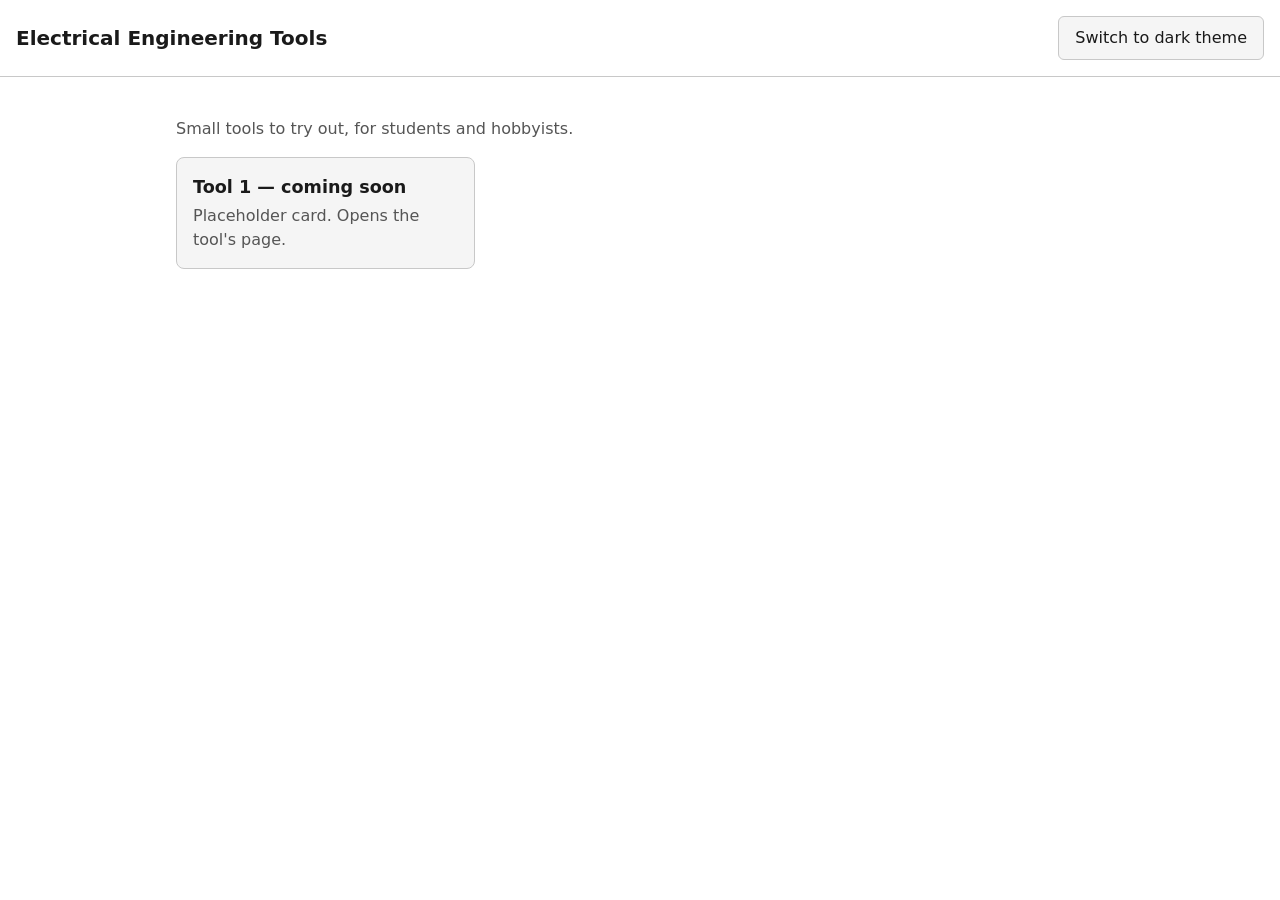
==== index.html @ 6bdd8821 "Build portal homepage with placeholder tool card Co-Authored-By: Claude Sonnet 5.5 <noreply@anthropi" ====
<!DOCTYPE html>
<html lang="en" data-theme="light">
<head>
  <meta charset="utf-8">
  <meta name="viewport" content="width=device-width, initial-scale=1">
  <title>Electrical Engineering Tools</title>
  <link rel="stylesheet" href="css/styles.css">
  <script src="js/theme.js"></script>
</head>
<body>
  <header class="site-header">
    <h1 class="site-title">Electrical Engineering Tools</h1>
    <button id="theme-toggle" class="theme-toggle" type="button">Switch to dark theme</button>
  </header>

  <main>
    <p class="muted">Small tools to try out, for students and hobbyists.</p>

    <ul class="tool-grid">
      <li>
        <a class="tool-card" href="tools/tool-1.html">
          <h2>Tool 1 — coming soon</h2>
          <p>Placeholder card. Opens the tool's page.</p>
        </a>
      </li>
    </ul>
  </main>
</body>
</html>
---- css/styles.css ----
:root {
  --bg: #ffffff;
  --text: #1a1a1a;
  --muted: #555555;
  --border: #c8c8c8;
  --card-bg: #f5f5f5;
  --link: #0b4fb3;
}

:root[data-theme="dark"] {
  --bg: #121212;
  --text: #f0f0f0;
  --muted: #b5b5b5;
  --border: #444444;
  --card-bg: #1e1e1e;
  --link: #8ab4f8;
}

* {
  box-sizing: border-box;
}

body {
  margin: 0;
  background: var(--bg);
  color: var(--text);
  font-family: system-ui, sans-serif;
  line-height: 1.5;
}

a {
  color: var(--link);
}

a:focus-visible,
button:focus-visible {
  outline: 3px solid var(--link);
  outline-offset: 2px;
}

.site-header {
  display: flex;
  align-items: center;
  justify-content: space-between;
  gap: 1rem;
  padding: 1rem;
  border-bottom: 1px solid var(--border);
}

.site-title {
  margin: 0;
  font-size: 1.25rem;
}

.theme-toggle {
  min-height: 44px;
  padding: 0.5rem 1rem;
  border: 1px solid var(--border);
  border-radius: 6px;
  background: var(--card-bg);
  color: var(--text);
  font: inherit;
  cursor: pointer;
}

main {
  max-width: 60rem;
  margin: 0 auto;
  padding: 1.5rem 1rem;
}

.muted {
  color: var(--muted);
}

.tool-grid {
  display: grid;
  gap: 1rem;
  grid-template-columns: 1fr;
  padding: 0;
  list-style: none;
}

.tool-card {
  display: block;
  height: 100%;
  padding: 1rem;
  border: 1px solid var(--border);
  border-radius: 8px;
  background: var(--card-bg);
  color: var(--text);
  text-decoration: none;
}

.tool-card:hover {
  border-color: var(--link);
}

.tool-card h2 {
  margin: 0 0 0.25rem;
  font-size: 1.1rem;
}

.tool-card p {
  margin: 0;
  color: var(--muted);
}

@media (min-width: 600px) {
  .tool-grid {
    grid-template-columns: repeat(2, 1fr);
  }
}

@media (min-width: 900px) {
  .tool-grid {
    grid-template-columns: repeat(3, 1fr);
  }
}
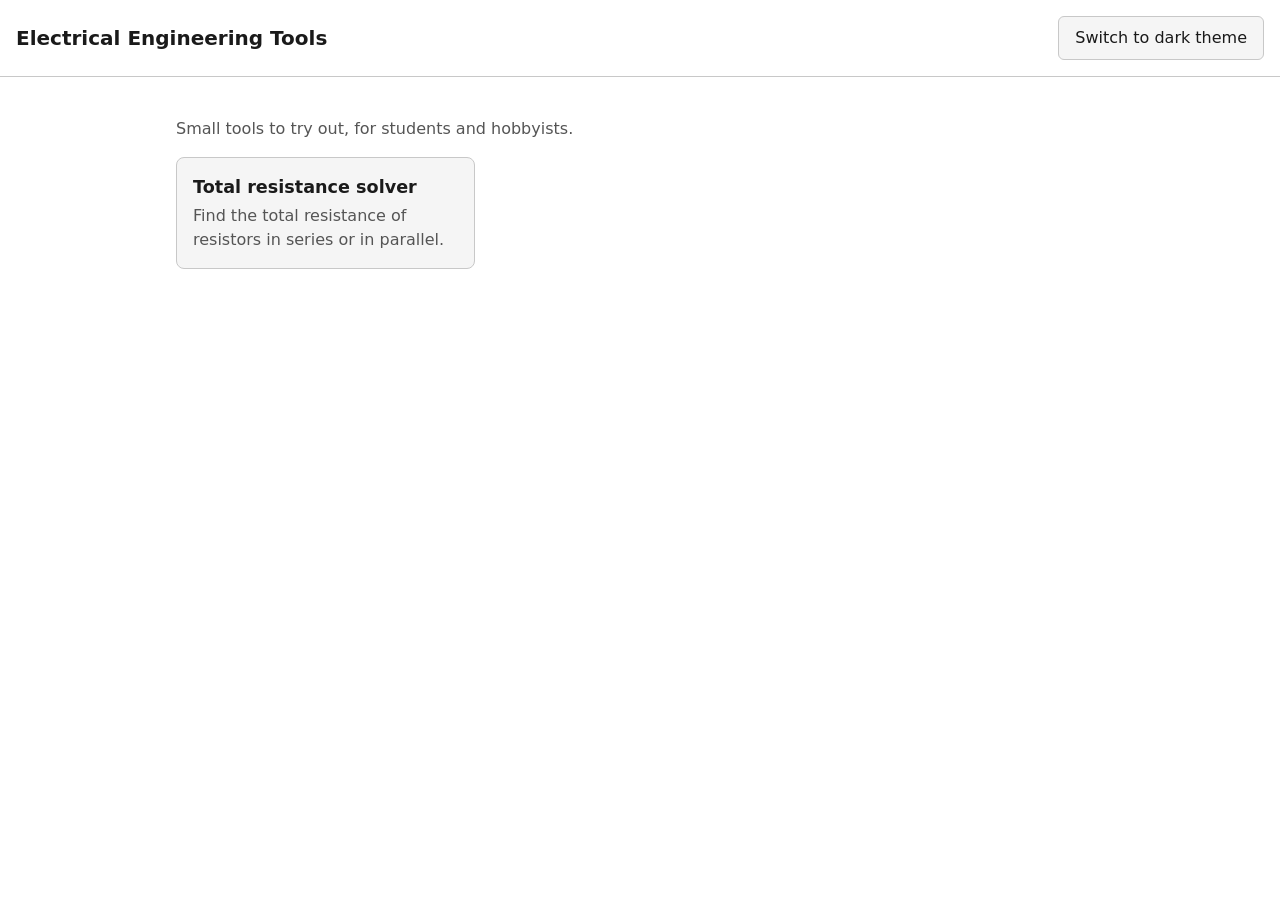
==== commit e2b23db8: "Replace placeholder with total resistance solver Co-Authored-By: Claude Sonnet 5.5 <noreply@anthropi" ====
--- a/index.html
+++ b/index.html
@@ -18,9 +18,9 @@
 
     <ul class="tool-grid">
       <li>
-        <a class="tool-card" href="tools/tool-1.html">
-          <h2>Tool 1 — coming soon</h2>
-          <p>Placeholder card. Opens the tool's page.</p>
+        <a class="tool-card" href="tools/total-resistance.html">
+          <h2>Total resistance solver</h2>
+          <p>Find the total resistance of resistors in series or in parallel.</p>
         </a>
       </li>
     </ul>
--- a/css/styles.css
+++ b/css/styles.css
@@ -117,3 +117,72 @@
     grid-template-columns: repeat(3, 1fr);
   }
 }
+
+.field-group {
+  margin: 0 0 1.5rem;
+  padding: 1rem;
+  border: 1px solid var(--border);
+  border-radius: 8px;
+}
+
+.field-group label {
+  margin-right: 1rem;
+}
+
+.row {
+  display: flex;
+  flex-wrap: wrap;
+  align-items: center;
+  gap: 0.5rem;
+  margin-bottom: 0.75rem;
+}
+
+.row label {
+  flex: 0 0 100%;
+  margin: 0;
+}
+
+.row input[type="number"] {
+  flex: 1 1 8rem;
+  min-width: 0;
+}
+
+input[type="number"],
+select {
+  min-height: 44px;
+  padding: 0.5rem;
+  border: 1px solid var(--border);
+  border-radius: 6px;
+  background: var(--bg);
+  color: var(--text);
+  font: inherit;
+}
+
+.button {
+  min-height: 44px;
+  padding: 0.5rem 1rem;
+  border: 1px solid var(--border);
+  border-radius: 6px;
+  background: var(--card-bg);
+  color: var(--text);
+  font: inherit;
+  cursor: pointer;
+}
+
+.result {
+  padding: 1rem;
+  border: 1px solid var(--border);
+  border-radius: 8px;
+  background: var(--card-bg);
+}
+
+.result h2 {
+  margin: 0 0 0.25rem;
+  font-size: 1.1rem;
+}
+
+.result-value {
+  margin: 0;
+  font-size: 1.5rem;
+  font-weight: bold;
+}
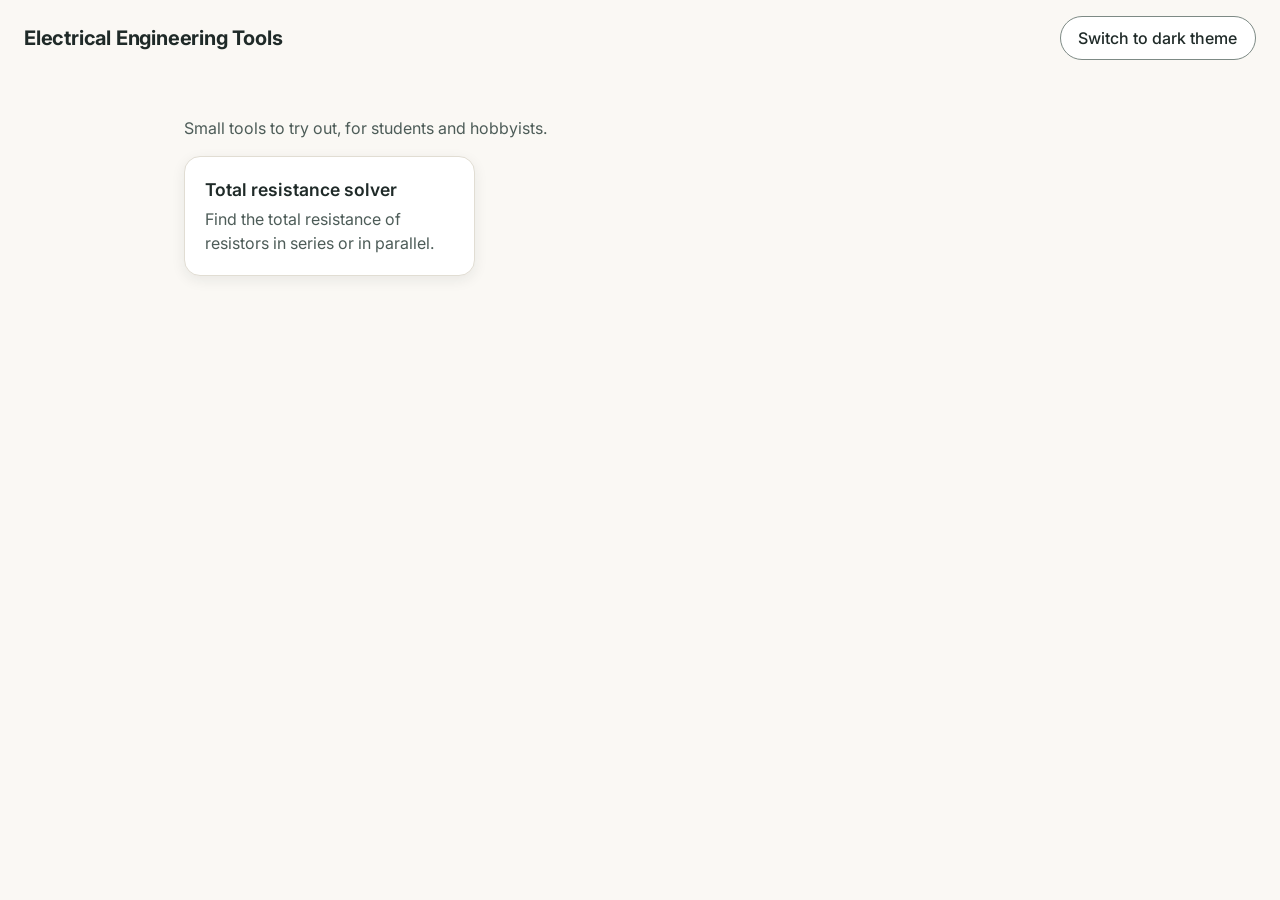
==== commit 8f9c6c84: "Apply Clean Lab design to the portal Co-Authored-By: Claude Sonnet 5.5 <noreply@anthropic.com> Claud" ====
--- a/index.html
+++ b/index.html
@@ -4,6 +4,7 @@
   <meta charset="utf-8">
   <meta name="viewport" content="width=device-width, initial-scale=1">
   <title>Electrical Engineering Tools</title>
+  <link rel="stylesheet" href="https://fonts.googleapis.com/css2?family=Inter:wght@400;500;600;700&display=swap">
   <link rel="stylesheet" href="css/styles.css">
   <script src="js/theme.js"></script>
 </head>
--- a/css/styles.css
+++ b/css/styles.css
@@ -1,19 +1,24 @@
+/* Clean Lab design: warm off-white, soft rounded cards, Inter. */
 :root {
-  --bg: #ffffff;
-  --text: #1a1a1a;
-  --muted: #555555;
-  --border: #c8c8c8;
-  --card-bg: #f5f5f5;
-  --link: #0b4fb3;
+  --bg: #faf8f4;
+  --surface: #ffffff;
+  --text: #1f2a28;
+  --muted: #4d5c58;
+  --accent: #0f766e;
+  --line: #e1ddd3;
+  --control-border: #7d8a85;
+  --shadow: 0 4px 14px rgba(31, 42, 40, 0.08);
 }
 
 :root[data-theme="dark"] {
-  --bg: #121212;
-  --text: #f0f0f0;
-  --muted: #b5b5b5;
-  --border: #444444;
-  --card-bg: #1e1e1e;
-  --link: #8ab4f8;
+  --bg: #101816;
+  --surface: #18231f;
+  --text: #eef4f1;
+  --muted: #a9bdb6;
+  --accent: #5eead4;
+  --line: #2b3b36;
+  --control-border: #6b7f77;
+  --shadow: 0 4px 14px rgba(0, 0, 0, 0.35);
 }
 
 * {
@@ -24,17 +29,19 @@
   margin: 0;
   background: var(--bg);
   color: var(--text);
-  font-family: system-ui, sans-serif;
+  font-family: Inter, system-ui, sans-serif;
   line-height: 1.5;
 }
 
 a {
-  color: var(--link);
+  color: var(--accent);
 }
 
 a:focus-visible,
-button:focus-visible {
-  outline: 3px solid var(--link);
+button:focus-visible,
+input:focus-visible,
+select:focus-visible {
+  outline: 3px solid var(--accent);
   outline-offset: 2px;
 }
 
@@ -42,31 +49,34 @@
   display: flex;
   align-items: center;
   justify-content: space-between;
+  flex-wrap: wrap;
   gap: 1rem;
-  padding: 1rem;
-  border-bottom: 1px solid var(--border);
+  padding: 1rem 1.5rem;
 }
 
 .site-title {
   margin: 0;
   font-size: 1.25rem;
+  font-weight: 700;
+  letter-spacing: -0.01em;
 }
 
 .theme-toggle {
   min-height: 44px;
-  padding: 0.5rem 1rem;
-  border: 1px solid var(--border);
-  border-radius: 6px;
-  background: var(--card-bg);
+  padding: 0.5rem 1.1rem;
+  border: 1px solid var(--control-border);
+  border-radius: 999px;
+  background: var(--surface);
   color: var(--text);
   font: inherit;
+  font-weight: 500;
   cursor: pointer;
 }
 
 main {
   max-width: 60rem;
   margin: 0 auto;
-  padding: 1.5rem 1rem;
+  padding: 1.5rem;
 }
 
 .muted {
@@ -75,7 +85,7 @@
 
 .tool-grid {
   display: grid;
-  gap: 1rem;
+  gap: 1.25rem;
   grid-template-columns: 1fr;
   padding: 0;
   list-style: none;
@@ -84,21 +94,23 @@
 .tool-card {
   display: block;
   height: 100%;
-  padding: 1rem;
-  border: 1px solid var(--border);
-  border-radius: 8px;
-  background: var(--card-bg);
+  padding: 1.25rem;
+  border: 1px solid var(--line);
+  border-radius: 16px;
+  background: var(--surface);
+  box-shadow: var(--shadow);
   color: var(--text);
   text-decoration: none;
 }
 
 .tool-card:hover {
-  border-color: var(--link);
+  border-color: var(--accent);
 }
 
 .tool-card h2 {
   margin: 0 0 0.25rem;
   font-size: 1.1rem;
+  font-weight: 600;
 }
 
 .tool-card p {
@@ -120,9 +132,10 @@
 
 .field-group {
   margin: 0 0 1.5rem;
-  padding: 1rem;
-  border: 1px solid var(--border);
-  border-radius: 8px;
+  padding: 1rem 1.25rem;
+  border: 1px solid var(--line);
+  border-radius: 16px;
+  background: var(--surface);
 }
 
 .field-group label {
@@ -150,39 +163,42 @@
 input[type="number"],
 select {
   min-height: 44px;
-  padding: 0.5rem;
-  border: 1px solid var(--border);
-  border-radius: 6px;
-  background: var(--bg);
+  padding: 0.5rem 0.75rem;
+  border: 1px solid var(--control-border);
+  border-radius: 10px;
+  background: var(--surface);
   color: var(--text);
   font: inherit;
 }
 
 .button {
   min-height: 44px;
-  padding: 0.5rem 1rem;
-  border: 1px solid var(--border);
-  border-radius: 6px;
-  background: var(--card-bg);
+  padding: 0.5rem 1.1rem;
+  border: 1px solid var(--control-border);
+  border-radius: 999px;
+  background: var(--surface);
   color: var(--text);
   font: inherit;
+  font-weight: 500;
   cursor: pointer;
 }
 
 .result {
-  padding: 1rem;
-  border: 1px solid var(--border);
-  border-radius: 8px;
-  background: var(--card-bg);
+  padding: 1.25rem;
+  border: 1px solid var(--line);
+  border-radius: 16px;
+  background: var(--surface);
+  box-shadow: var(--shadow);
 }
 
 .result h2 {
   margin: 0 0 0.25rem;
   font-size: 1.1rem;
+  font-weight: 600;
 }
 
 .result-value {
   margin: 0;
   font-size: 1.5rem;
-  font-weight: bold;
-}
+  font-weight: 700;
+}
